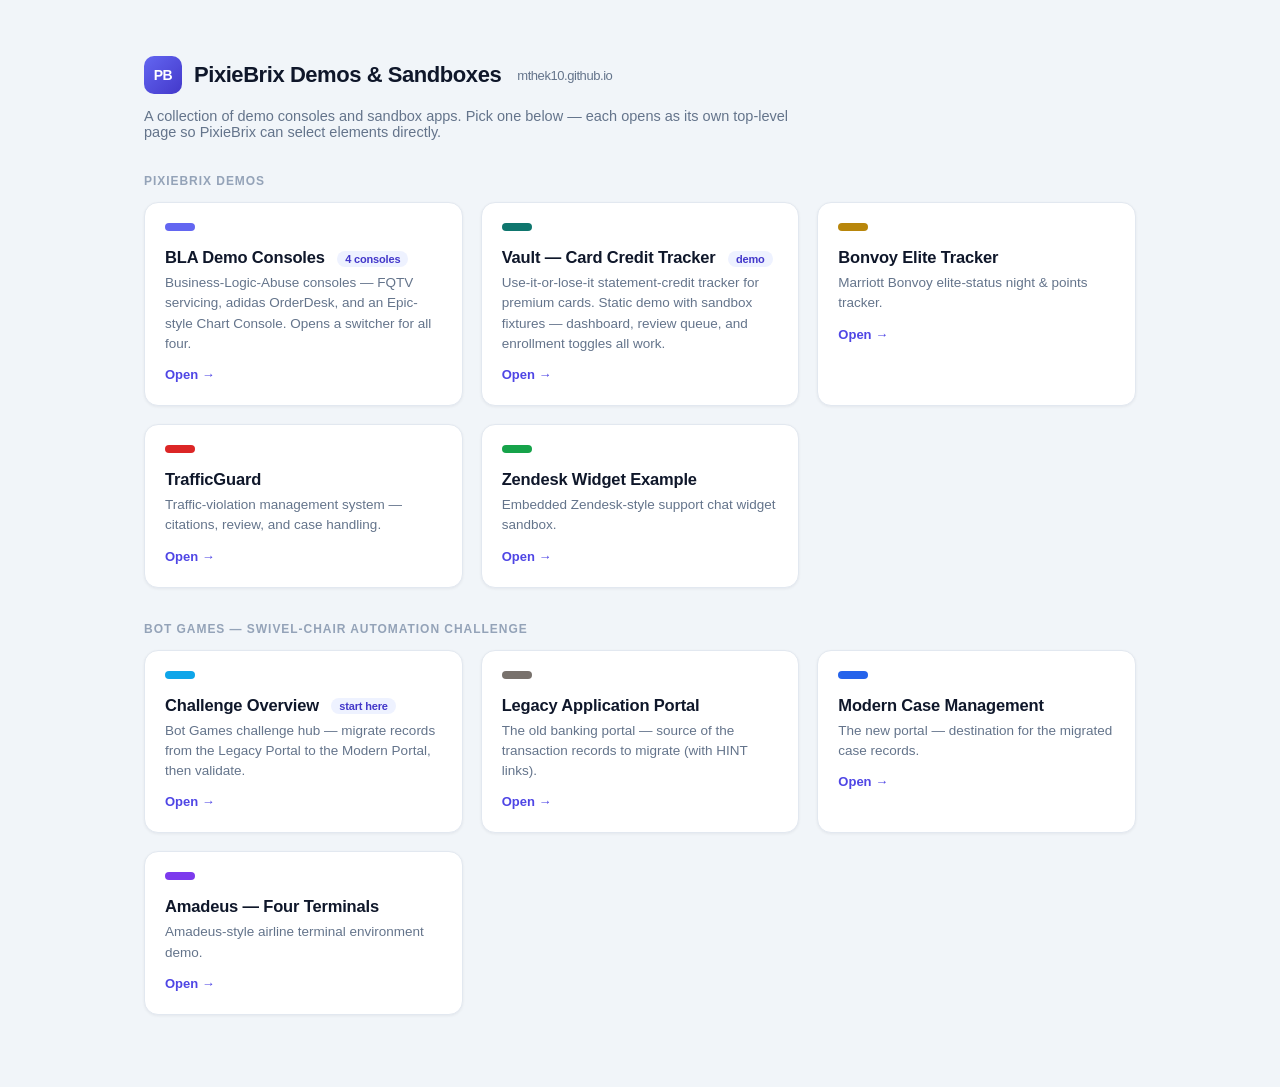
==== index.html @ c7ebf94d "Add root demo selector + Vault static site Replace the root redirect-to-OverviewPage with an index p" ====
<!DOCTYPE html>
<html lang="en">
  <head>
    <meta charset="utf-8" />
    <meta name="viewport" content="width=device-width, initial-scale=1" />
    <title>PixieBrix Demos & Sandboxes</title>
    <style>
      :root {
        --ink: #0f172a;
        --muted: #64748b;
        --border: #e2e8f0;
      }
      * { box-sizing: border-box; }
      body {
        margin: 0;
        min-height: 100vh;
        background: #f1f5f9;
        color: var(--ink);
        font-family: "Inter", -apple-system, BlinkMacSystemFont, "Segoe UI", Roboto, Helvetica, Arial, sans-serif;
        -webkit-font-smoothing: antialiased;
      }
      .launch {
        max-width: 1040px;
        margin: 0 auto;
        padding: 56px 24px 72px;
      }
      .lh-head {
        display: flex;
        align-items: center;
        gap: 12px;
        font-size: 22px;
        font-weight: 800;
        letter-spacing: -0.02em;
      }
      .lh-mark {
        width: 38px;
        height: 38px;
        border-radius: 10px;
        background: linear-gradient(135deg, #6366f1, #4338ca);
        color: #fff;
        display: grid;
        place-items: center;
        font-size: 14px;
        font-weight: 800;
      }
      .lh-head small {
        font-size: 13px;
        font-weight: 500;
        color: var(--muted);
        margin-left: 4px;
      }
      .lh-sub {
        margin: 14px 0 30px;
        color: var(--muted);
        font-size: 14.5px;
        max-width: 660px;
      }
      .lh-group {
        margin: 34px 0 14px;
        font-size: 12px;
        font-weight: 700;
        letter-spacing: 0.08em;
        text-transform: uppercase;
        color: #94a3b8;
      }
      .lh-cards {
        display: grid;
        grid-template-columns: repeat(auto-fit, minmax(290px, 1fr));
        gap: 18px;
      }
      .lh-card {
        display: block;
        text-decoration: none;
        color: inherit;
        background: #fff;
        border: 1px solid var(--border);
        border-radius: 14px;
        padding: 20px 20px 22px;
        box-shadow: 0 1px 3px rgba(15, 23, 42, 0.06);
        transition: transform 0.08s, box-shadow 0.12s, border-color 0.12s;
      }
      .lh-card:hover {
        transform: translateY(-2px);
        box-shadow: 0 12px 28px rgba(15, 23, 42, 0.12);
        border-color: #cbd5e1;
      }
      .lh-sw {
        display: inline-block;
        width: 30px;
        height: 8px;
        border-radius: 4px;
        margin-bottom: 13px;
      }
      .lh-name {
        display: block;
        font-size: 16.5px;
        font-weight: 700;
        letter-spacing: -0.01em;
        margin-bottom: 6px;
      }
      .lh-tag {
        display: inline-block;
        margin-left: 8px;
        padding: 2px 8px;
        border-radius: 999px;
        font-size: 11px;
        font-weight: 600;
        vertical-align: middle;
        background: #eef2ff;
        color: #4338ca;
      }
      .lh-desc {
        display: block;
        font-size: 13.5px;
        color: var(--muted);
        line-height: 1.5;
      }
      .lh-open {
        display: inline-block;
        margin-top: 13px;
        font-size: 13px;
        font-weight: 600;
        color: #4f46e5;
      }
    </style>
  </head>
  <body>
    <div class="launch">
      <div class="lh-head">
        <span class="lh-mark">PB</span> PixieBrix Demos &amp; Sandboxes
        <small>mthek10.github.io</small>
      </div>
      <p class="lh-sub">
        A collection of demo consoles and sandbox apps. Pick one below — each opens
        as its own top-level page so PixieBrix can select elements directly.
      </p>

      <div class="lh-group">PixieBrix demos</div>
      <div class="lh-cards">
        <a class="lh-card" href="bla-demos/index.html">
          <span class="lh-sw" style="background:#6366f1"></span>
          <span class="lh-name">BLA Demo Consoles <span class="lh-tag">4 consoles</span></span>
          <span class="lh-desc">Business-Logic-Abuse consoles — FQTV servicing, adidas OrderDesk, and an Epic-style Chart Console. Opens a switcher for all four.</span>
          <span class="lh-open">Open →</span>
        </a>
        <a class="lh-card" href="Vault/index.html">
          <span class="lh-sw" style="background:#0f766e"></span>
          <span class="lh-name">Vault — Card Credit Tracker <span class="lh-tag">demo</span></span>
          <span class="lh-desc">Use-it-or-lose-it statement-credit tracker for premium cards. Static demo with sandbox fixtures — dashboard, review queue, and enrollment toggles all work.</span>
          <span class="lh-open">Open →</span>
        </a>
        <a class="lh-card" href="BonvoyTracker/index.html">
          <span class="lh-sw" style="background:#b8860b"></span>
          <span class="lh-name">Bonvoy Elite Tracker</span>
          <span class="lh-desc">Marriott Bonvoy elite-status night &amp; points tracker.</span>
          <span class="lh-open">Open →</span>
        </a>
        <a class="lh-card" href="TrafficGuard/index.html">
          <span class="lh-sw" style="background:#dc2626"></span>
          <span class="lh-name">TrafficGuard</span>
          <span class="lh-desc">Traffic-violation management system — citations, review, and case handling.</span>
          <span class="lh-open">Open →</span>
        </a>
        <a class="lh-card" href="ZendeskChat/index.html">
          <span class="lh-sw" style="background:#16a34a"></span>
          <span class="lh-name">Zendesk Widget Example</span>
          <span class="lh-desc">Embedded Zendesk-style support chat widget sandbox.</span>
          <span class="lh-open">Open →</span>
        </a>
      </div>

      <div class="lh-group">Bot Games — Swivel-Chair Automation challenge</div>
      <div class="lh-cards">
        <a class="lh-card" href="OverviewPage/index.html">
          <span class="lh-sw" style="background:#0ea5e9"></span>
          <span class="lh-name">Challenge Overview <span class="lh-tag">start here</span></span>
          <span class="lh-desc">Bot Games challenge hub — migrate records from the Legacy Portal to the Modern Portal, then validate.</span>
          <span class="lh-open">Open →</span>
        </a>
        <a class="lh-card" href="OldPortal/index.html">
          <span class="lh-sw" style="background:#78716c"></span>
          <span class="lh-name">Legacy Application Portal</span>
          <span class="lh-desc">The old banking portal — source of the transaction records to migrate (with HINT links).</span>
          <span class="lh-open">Open →</span>
        </a>
        <a class="lh-card" href="ModernPortal/index.html">
          <span class="lh-sw" style="background:#2563eb"></span>
          <span class="lh-name">Modern Case Management</span>
          <span class="lh-desc">The new portal — destination for the migrated case records.</span>
          <span class="lh-open">Open →</span>
        </a>
        <a class="lh-card" href="Amadeus/index.html">
          <span class="lh-sw" style="background:#7c3aed"></span>
          <span class="lh-name">Amadeus — Four Terminals</span>
          <span class="lh-desc">Amadeus-style airline terminal environment demo.</span>
          <span class="lh-open">Open →</span>
        </a>
      </div>
    </div>
  </body>
</html>
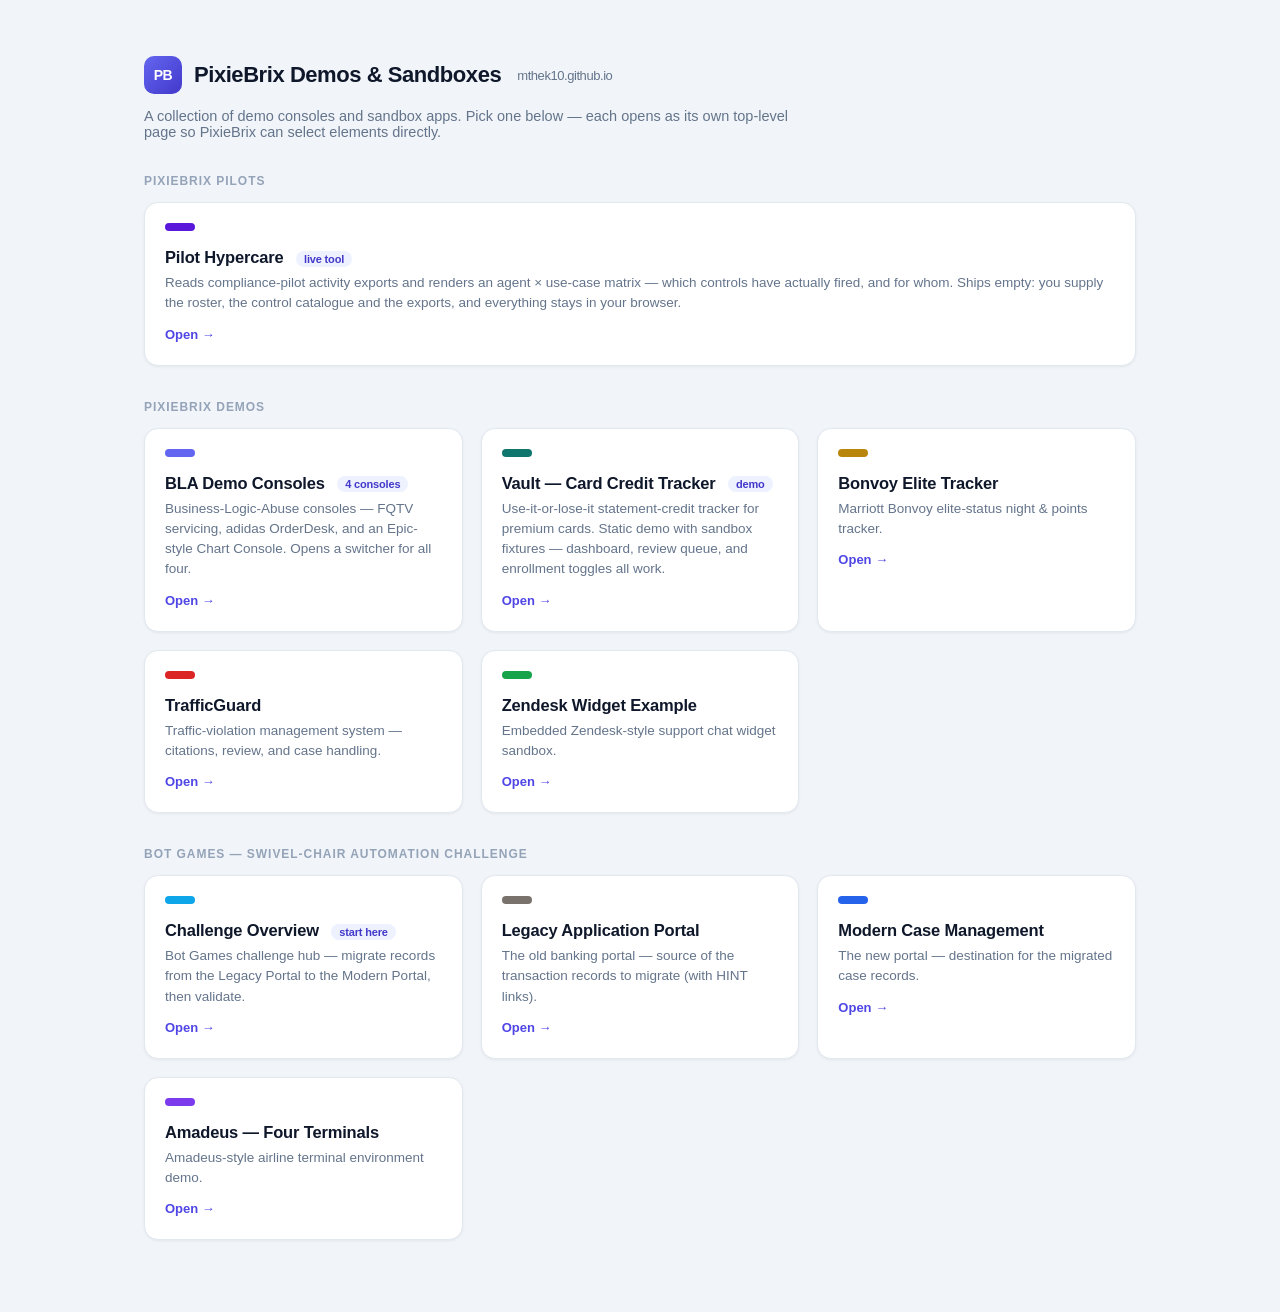
==== commit b4c5a448: "Link Pilot Hypercare from the root portal Adds a PixieBrix Pilots group above the demo sections, fol" ====
--- a/index.html
+++ b/index.html
@@ -135,6 +135,18 @@
         as its own top-level page so PixieBrix can select elements directly.
       </p>
 
+      <div class="lh-group">PixieBrix Pilots</div>
+      <div class="lh-cards">
+        <a class="lh-card" href="Hypercare/index.html">
+          <span class="lh-sw" style="background:#5A19DA"></span>
+          <span class="lh-name">Pilot Hypercare <span class="lh-tag">live tool</span></span>
+          <span class="lh-desc">Reads compliance-pilot activity exports and renders an agent &times; use-case
+            matrix &mdash; which controls have actually fired, and for whom. Ships empty: you supply the
+            roster, the control catalogue and the exports, and everything stays in your browser.</span>
+          <span class="lh-open">Open &rarr;</span>
+        </a>
+      </div>
+
       <div class="lh-group">PixieBrix demos</div>
       <div class="lh-cards">
         <a class="lh-card" href="bla-demos/index.html">
